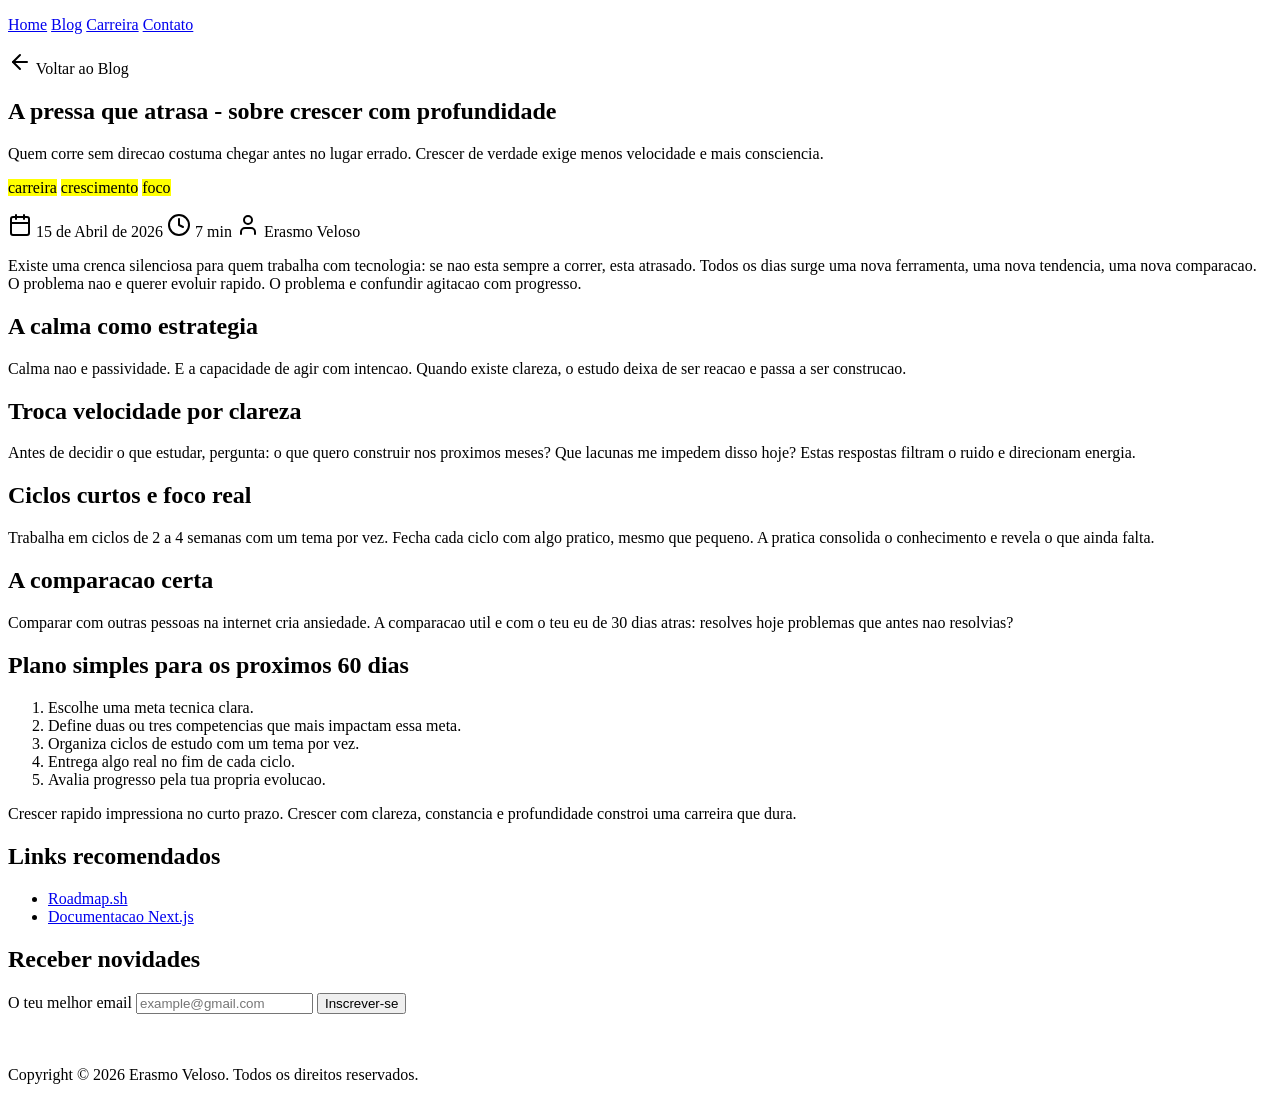
==== pages/blog-detalhe.html @ 01404ad7 "feat: Adicionando portifiolio" ====
<!doctype html>
<html lang="en">
  <head>
    <meta charset="UTF-8" />
    <meta name="viewport" content="width=device-width, initial-scale=1.0" />
    <title>Erasmo Veloso | Blog - A pressa que atrasa</title>
  </head>
  <body>
    <header>
      <p>
        <a href="../index.html">Home</a>
        <a href="blog.html">Blog</a>
        <a href="carreira.html">Carreira</a>
        <a href="contato.html">Contato</a>
      </p>
    </header>

    <main>
      <section>
        <span onclick="javascript:history.go(-1)" style="cursor: pointer;"><img src="../images/arrow-left.svg" alt=""> Voltar ao Blog</span>
        <h1>A pressa que atrasa - sobre crescer com profundidade</h1>
        <p>
          Quem corre sem direcao costuma chegar antes no lugar errado. Crescer
          de verdade exige menos velocidade e mais consciencia.
        </p>

        <p>
          <mark>carreira</mark>
          <mark>crescimento</mark>
          <mark>foco</mark>
        </p>

        <p>
          <span
            ><img src="../images/calendar.svg" alt="" /> 15 de Abril de
            2026</span
          >
          <span><img src="../images/clock.svg" alt="" /> 7 min</span>
          <span><img src="../images/user.svg" alt="" /> Erasmo Veloso</span>
        </p>
      </section>

      <section>
        <p>
          Existe uma crenca silenciosa para quem trabalha com tecnologia: se nao
          esta sempre a correr, esta atrasado. Todos os dias surge uma nova
          ferramenta, uma nova tendencia, uma nova comparacao. O problema nao e
          querer evoluir rapido. O problema e confundir agitacao com progresso.
        </p>

        <h2>A calma como estrategia</h2>
        <p>
          Calma nao e passividade. E a capacidade de agir com intencao. Quando
          existe clareza, o estudo deixa de ser reacao e passa a ser construcao.
        </p>

        <h2>Troca velocidade por clareza</h2>
        <p>
          Antes de decidir o que estudar, pergunta: o que quero construir nos
          proximos meses? Que lacunas me impedem disso hoje? Estas respostas
          filtram o ruido e direcionam energia.
        </p>

        <h2>Ciclos curtos e foco real</h2>
        <p>
          Trabalha em ciclos de 2 a 4 semanas com um tema por vez. Fecha cada
          ciclo com algo pratico, mesmo que pequeno. A pratica consolida o
          conhecimento e revela o que ainda falta.
        </p>

        <h2>A comparacao certa</h2>
        <p>
          Comparar com outras pessoas na internet cria ansiedade. A comparacao
          util e com o teu eu de 30 dias atras: resolves hoje problemas que
          antes nao resolvias?
        </p>

        <h2>Plano simples para os proximos 60 dias</h2>
        <ol>
          <li>Escolhe uma meta tecnica clara.</li>
          <li>Define duas ou tres competencias que mais impactam essa meta.</li>
          <li>Organiza ciclos de estudo com um tema por vez.</li>
          <li>Entrega algo real no fim de cada ciclo.</li>
          <li>Avalia progresso pela tua propria evolucao.</li>
        </ol>

        <p>
          Crescer rapido impressiona no curto prazo. Crescer com clareza,
          constancia e profundidade constroi uma carreira que dura.
        </p>
      </section>

      <section>
        <h2>Links recomendados</h2>
        <ul>
          <li>
            <a
              href="https://roadmap.sh"
              target="_blank"
              rel="noopener noreferrer"
              >Roadmap.sh</a
            >
          </li>
          <li>
            <a
              href="https://nextjs.org/docs"
              target="_blank"
              rel="noopener noreferrer"
              >Documentacao Next.js</a
            >
          </li>
        </ul>
      </section>

      <section>
        <h2>Receber novidades</h2>
        <form action="">
          <label for="email">O teu melhor email</label>
          <input
            type="email"
            id="email"
            name="email"
            placeholder="example@gmail.com"
            required
          />
          <input type="submit" value="Inscrever-se" />
        </form>
      </section>
    </main>

    <br />
    <br />
    <footer>
      <p>Copyright © 2026 Erasmo Veloso. Todos os direitos reservados.</p>
    </footer>
  </body>
</html>
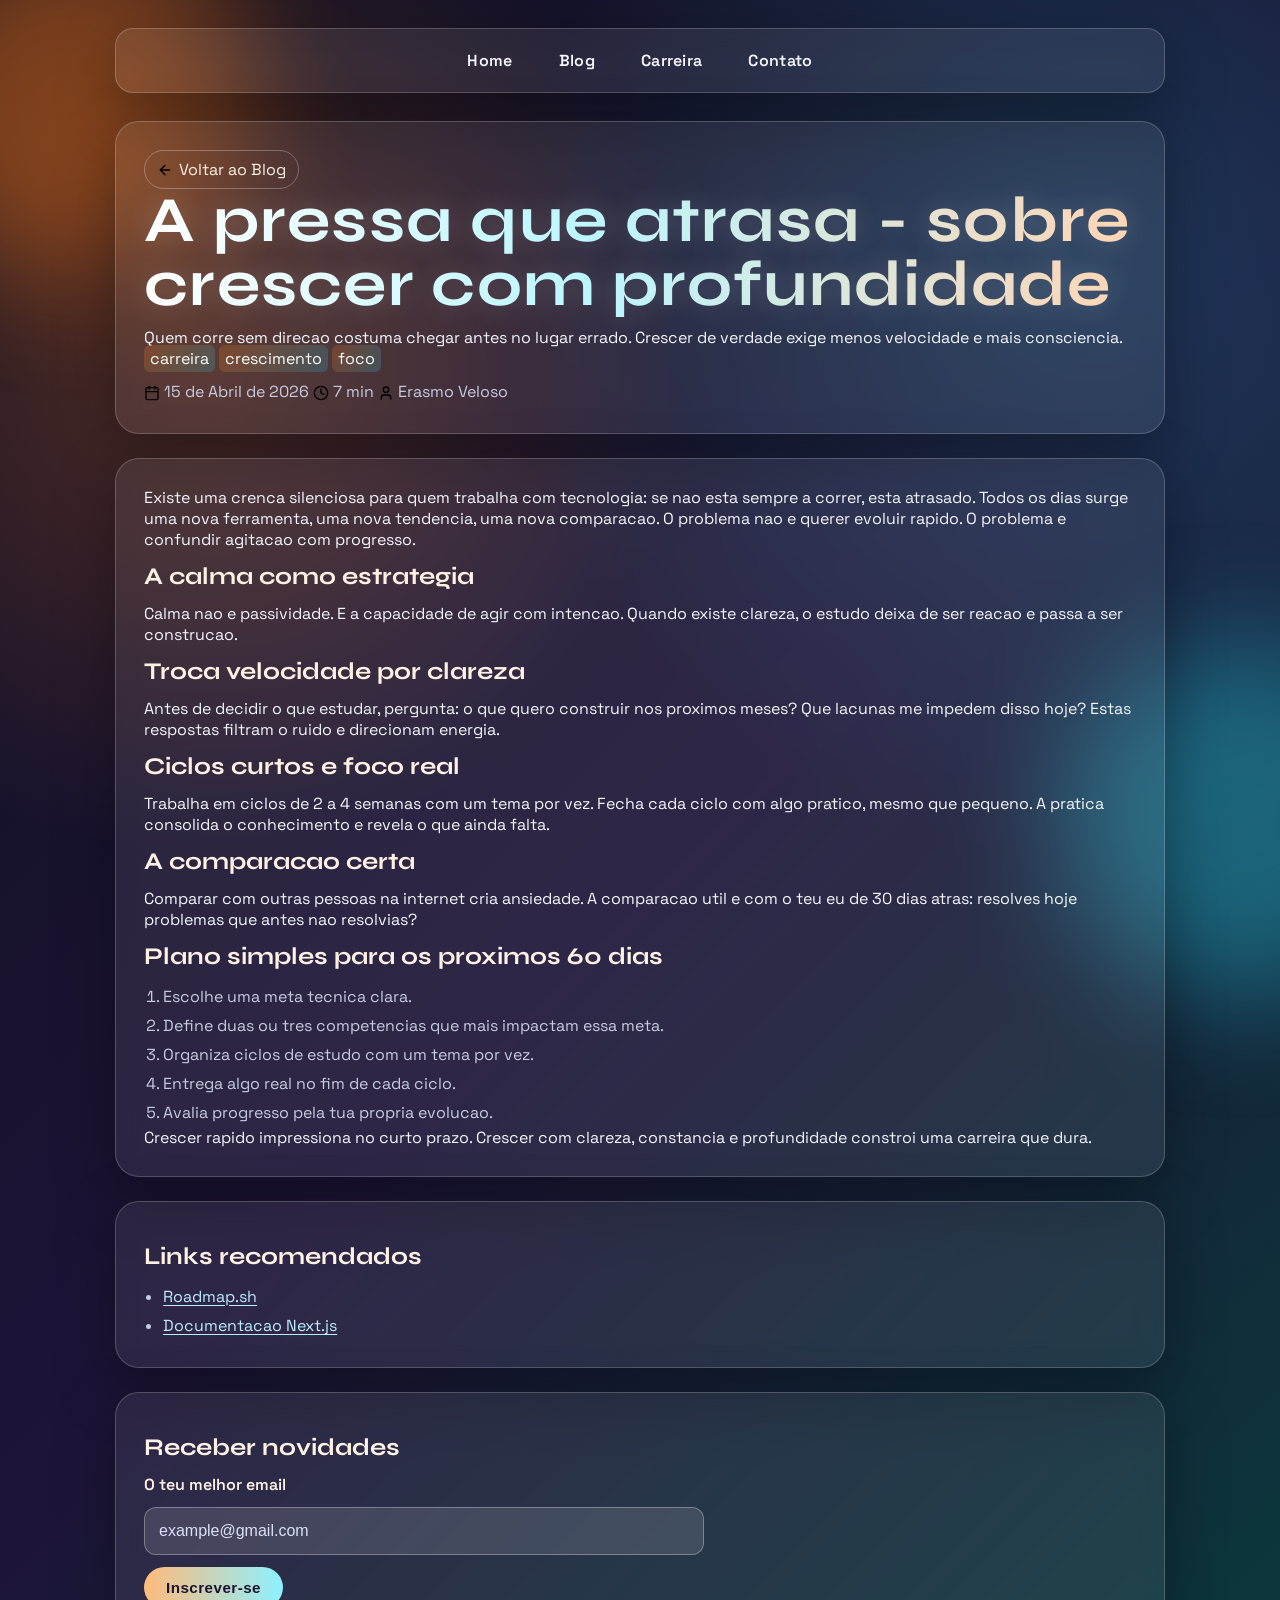
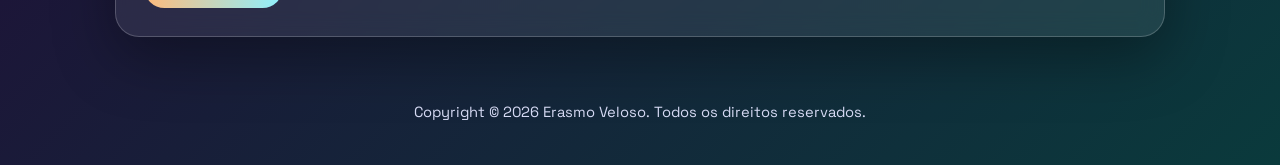
==== commit 626846a7: "Applying to all pages" ====
--- a/pages/blog-detalhe.html
+++ b/pages/blog-detalhe.html
@@ -4,6 +4,7 @@
     <meta charset="UTF-8" />
     <meta name="viewport" content="width=device-width, initial-scale=1.0" />
     <title>Erasmo Veloso | Blog - A pressa que atrasa</title>
+    <link rel="stylesheet" href="../styles.css" />
   </head>
   <body>
     <header>
@@ -17,7 +18,9 @@
 
     <main>
       <section>
-        <span onclick="javascript:history.go(-1)" style="cursor: pointer;"><img src="../images/arrow-left.svg" alt=""> Voltar ao Blog</span>
+        <span onclick="javascript: history.go(-1);" style="cursor: pointer"
+          ><img src="../images/arrow-left.svg" alt="" /> Voltar ao Blog</span
+        >
         <h1>A pressa que atrasa - sobre crescer com profundidade</h1>
         <p>
           Quem corre sem direcao costuma chegar antes no lugar errado. Crescer
--- a/styles.css
+++ b/styles.css
@@ -0,0 +1,453 @@
+@import url("https://fonts.googleapis.com/css2?family=Syne:wght@400;600;700;800&family=Space+Grotesk:wght@400;500;700&display=swap");
+
+:root {
+  --bg-1: #0f1020;
+  --bg-2: #1d1438;
+  --bg-3: #0a3a3c;
+  --text: #f5f7ff;
+  --muted: #c8cce2;
+  --accent: #ff7a18;
+  --accent-2: #24c6dc;
+  --card: rgba(255, 255, 255, 0.08);
+  --card-border: rgba(255, 255, 255, 0.2);
+  --shadow: 0 20px 60px rgba(0, 0, 0, 0.35);
+}
+
+* {
+  box-sizing: border-box;
+  margin: 0;
+  padding: 0;
+}
+
+body {
+  min-height: 100vh;
+  color: var(--text);
+  font-family: "Space Grotesk", "Segoe UI", sans-serif;
+  background:
+    radial-gradient(
+      circle at 15% 20%,
+      rgba(255, 122, 24, 0.25),
+      transparent 28%
+    ),
+    radial-gradient(
+      circle at 85% 15%,
+      rgba(36, 198, 220, 0.2),
+      transparent 32%
+    ),
+    linear-gradient(135deg, var(--bg-1) 0%, var(--bg-2) 50%, var(--bg-3) 100%);
+  padding: 28px;
+  overflow-x: hidden;
+  position: relative;
+}
+
+body::before,
+body::after {
+  content: "";
+  position: fixed;
+  width: 360px;
+  height: 360px;
+  border-radius: 50%;
+  filter: blur(60px);
+  z-index: -1;
+  opacity: 0.4;
+  animation: floatBlob 10s ease-in-out infinite;
+}
+
+body::before {
+  background: #ff7a18;
+  top: -80px;
+  left: -110px;
+}
+
+body::after {
+  background: #24c6dc;
+  right: -140px;
+  bottom: -100px;
+  animation-delay: -4s;
+}
+
+header,
+main,
+footer {
+  width: min(1050px, 100%);
+  margin: 0 auto;
+}
+
+header {
+  background: var(--card);
+  border: 1px solid var(--card-border);
+  border-radius: 18px;
+  backdrop-filter: blur(10px);
+  box-shadow: var(--shadow);
+  margin-bottom: 28px;
+  animation: slideDown 0.8s ease;
+}
+
+header p {
+  display: flex;
+  justify-content: center;
+  gap: 8px;
+  flex-wrap: wrap;
+  padding: 10px;
+}
+
+header a {
+  color: var(--text);
+  text-decoration: none;
+  padding: 10px 18px;
+  border-radius: 999px;
+  font-weight: 600;
+  letter-spacing: 0.02em;
+  transition: all 0.25s ease;
+  border: 1px solid transparent;
+}
+
+header a:hover {
+  border-color: rgba(255, 255, 255, 0.35);
+  background: rgba(255, 255, 255, 0.12);
+  transform: translateY(-2px);
+}
+
+main {
+  display: grid;
+  gap: 24px;
+}
+
+main > section {
+  background: var(--card);
+  border: 1px solid var(--card-border);
+  border-radius: 24px;
+  padding: 28px;
+  box-shadow: var(--shadow);
+  backdrop-filter: blur(12px);
+  animation: fadeUp 0.8s ease both;
+}
+
+main > section:nth-child(2) {
+  animation-delay: 0.2s;
+}
+
+main > section:nth-child(3) {
+  animation-delay: 0.4s;
+}
+
+section:first-of-type p:first-child {
+  color: var(--muted);
+  font-size: 1.05rem;
+  margin-bottom: 6px;
+}
+
+h1 {
+  font-family: "Syne", "Segoe UI", sans-serif;
+  font-size: clamp(2rem, 5vw, 4rem);
+  line-height: 1;
+  letter-spacing: 0.02em;
+  margin-bottom: 10px;
+  background: linear-gradient(90deg, #ffffff, #b8f6ff 45%, #ffd3b0);
+  -webkit-background-clip: text;
+  background-clip: text;
+  color: transparent;
+  text-shadow: 0 0 30px rgba(255, 255, 255, 0.2);
+}
+
+i {
+  display: inline-block;
+  color: #ffe8d3;
+  font-size: 1.15rem;
+  margin-bottom: 14px;
+  position: relative;
+}
+
+i::after {
+  content: "";
+  position: absolute;
+  left: 0;
+  bottom: -8px;
+  width: 100%;
+  height: 2px;
+  background: linear-gradient(90deg, var(--accent), transparent);
+}
+
+section:first-of-type p:last-child {
+  color: var(--muted);
+  max-width: 62ch;
+  line-height: 1.6;
+  margin-top: 10px;
+}
+
+fieldset {
+  border: 1px solid rgba(255, 255, 255, 0.28);
+  border-radius: 18px;
+  padding: 20px;
+  background: linear-gradient(
+    145deg,
+    rgba(255, 255, 255, 0.08),
+    rgba(255, 255, 255, 0.03)
+  );
+}
+
+legend {
+  font-family: "Syne", "Segoe UI", sans-serif;
+  font-weight: 700;
+  letter-spacing: 0.04em;
+  padding: 0 10px;
+  color: #fff2e4;
+}
+
+pre {
+  white-space: pre-wrap;
+  word-break: break-word;
+  line-height: 1.7;
+  font-size: 1rem;
+  color: #eaf7ff;
+}
+
+mark {
+  background: linear-gradient(
+    120deg,
+    rgba(255, 122, 24, 0.22),
+    rgba(36, 198, 220, 0.22)
+  );
+  color: #ffffff;
+  padding: 3px 6px;
+  border-radius: 6px;
+}
+
+form {
+  display: grid;
+  gap: 12px;
+  max-width: 560px;
+}
+
+h3 {
+  font-family: "Syne", "Segoe UI", sans-serif;
+  font-size: clamp(1.2rem, 2.2vw, 1.6rem);
+  color: #fff2e4;
+  margin-bottom: 2px;
+}
+
+input[type="email"] {
+  width: 100%;
+  border: 1px solid rgba(255, 255, 255, 0.3);
+  background: rgba(255, 255, 255, 0.12);
+  color: var(--text);
+  border-radius: 12px;
+  padding: 14px;
+  font-size: 1rem;
+  outline: none;
+  transition:
+    border-color 0.25s ease,
+    box-shadow 0.25s ease,
+    transform 0.25s ease;
+}
+
+input[type="email"]::placeholder {
+  color: #dbe0fb;
+}
+
+input[type="text"],
+textarea {
+  width: 100%;
+  border: 1px solid rgba(255, 255, 255, 0.3);
+  background: rgba(255, 255, 255, 0.12);
+  color: var(--text);
+  border-radius: 12px;
+  padding: 14px;
+  font-size: 1rem;
+  outline: none;
+  transition:
+    border-color 0.25s ease,
+    box-shadow 0.25s ease,
+    transform 0.25s ease;
+}
+
+input[type="text"]::placeholder,
+textarea::placeholder {
+  color: #dbe0fb;
+}
+
+input[type="email"]:focus {
+  border-color: #ffd3b0;
+  box-shadow: 0 0 0 4px rgba(255, 122, 24, 0.2);
+  transform: translateY(-1px);
+}
+
+input[type="text"]:focus,
+textarea:focus {
+  border-color: #ffd3b0;
+  box-shadow: 0 0 0 4px rgba(255, 122, 24, 0.2);
+  transform: translateY(-1px);
+}
+
+textarea {
+  resize: vertical;
+  min-height: 130px;
+}
+
+input[type="submit"] {
+  width: fit-content;
+  border: none;
+  border-radius: 999px;
+  padding: 12px 22px;
+  font-weight: 700;
+  font-size: 0.95rem;
+  letter-spacing: 0.03em;
+  cursor: pointer;
+  color: #1b132f;
+  background: linear-gradient(90deg, #ffba7b, #8df1ff);
+  transition:
+    transform 0.2s ease,
+    filter 0.2s ease;
+}
+
+input[type="submit"]:hover {
+  transform: translateY(-2px) scale(1.03);
+  filter: brightness(1.05);
+}
+
+footer {
+  margin-top: 24px;
+  text-align: center;
+  color: #d8dcf6;
+  font-size: 0.92rem;
+  padding-bottom: 16px;
+  animation: fadeIn 1.2s ease;
+}
+
+a {
+  color: #bfeeff;
+  text-underline-offset: 3px;
+}
+
+a:hover {
+  color: #ffffff;
+}
+
+h2,
+h4 {
+  font-family: "Syne", "Segoe UI", sans-serif;
+  color: #fff2e4;
+  margin: 12px 0;
+}
+
+h2 {
+  font-size: clamp(1.15rem, 2vw, 1.5rem);
+}
+
+h4 {
+  font-size: 1.05rem;
+}
+
+ul,
+ol {
+  margin-left: 1.2rem;
+  line-height: 1.7;
+  color: var(--muted);
+}
+
+li + li {
+  margin-top: 2px;
+}
+
+label {
+  color: #fff2e4;
+  font-weight: 600;
+}
+
+article + article,
+fieldset + fieldset {
+  margin-top: 14px;
+}
+
+.post-meta {
+  display: flex;
+  flex-wrap: wrap;
+  gap: 10px 16px;
+  margin-bottom: 12px;
+  color: #dbe0fb;
+  font-size: 0.95rem;
+}
+
+.post-meta span,
+section > span[onclick] {
+  display: inline-flex;
+  align-items: center;
+  gap: 6px;
+}
+
+.post-meta img,
+section > span[onclick] img,
+section img {
+  width: 16px;
+  height: 16px;
+  vertical-align: middle;
+}
+
+section > span[onclick] {
+  width: fit-content;
+  border: 1px solid rgba(255, 255, 255, 0.28);
+  border-radius: 999px;
+  padding: 8px 12px;
+  color: #fff2e4;
+  transition: all 0.2s ease;
+}
+
+section > span[onclick]:hover {
+  background: rgba(255, 255, 255, 0.12);
+  transform: translateY(-1px);
+}
+
+@keyframes fadeUp {
+  from {
+    opacity: 0;
+    transform: translateY(24px);
+  }
+  to {
+    opacity: 1;
+    transform: translateY(0);
+  }
+}
+
+@keyframes slideDown {
+  from {
+    opacity: 0;
+    transform: translateY(-18px);
+  }
+  to {
+    opacity: 1;
+    transform: translateY(0);
+  }
+}
+
+@keyframes fadeIn {
+  from {
+    opacity: 0;
+  }
+  to {
+    opacity: 1;
+  }
+}
+
+@keyframes floatBlob {
+  0%,
+  100% {
+    transform: translate(0, 0) scale(1);
+  }
+  50% {
+    transform: translate(20px, -16px) scale(1.08);
+  }
+}
+
+@media (max-width: 768px) {
+  body {
+    padding: 16px;
+  }
+
+  main > section {
+    padding: 22px;
+  }
+
+  input[type="submit"] {
+    width: 100%;
+  }
+}
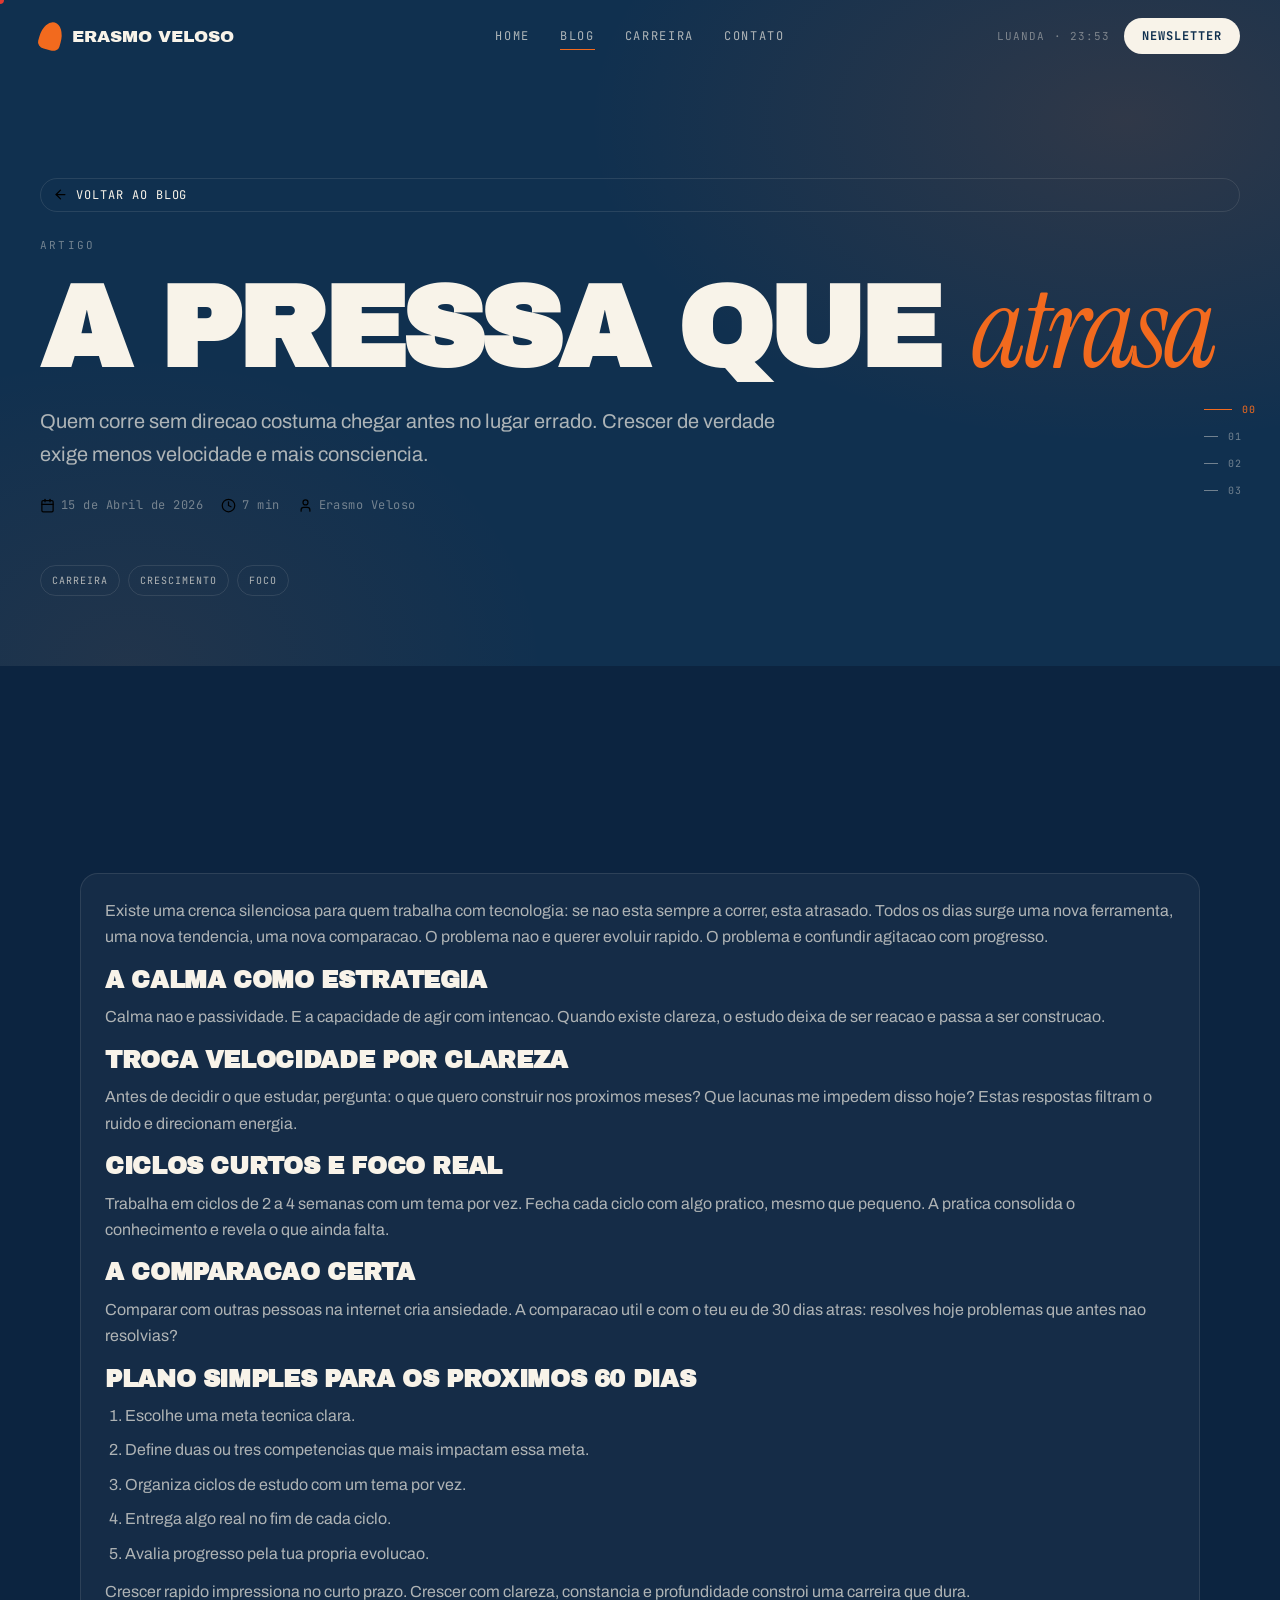
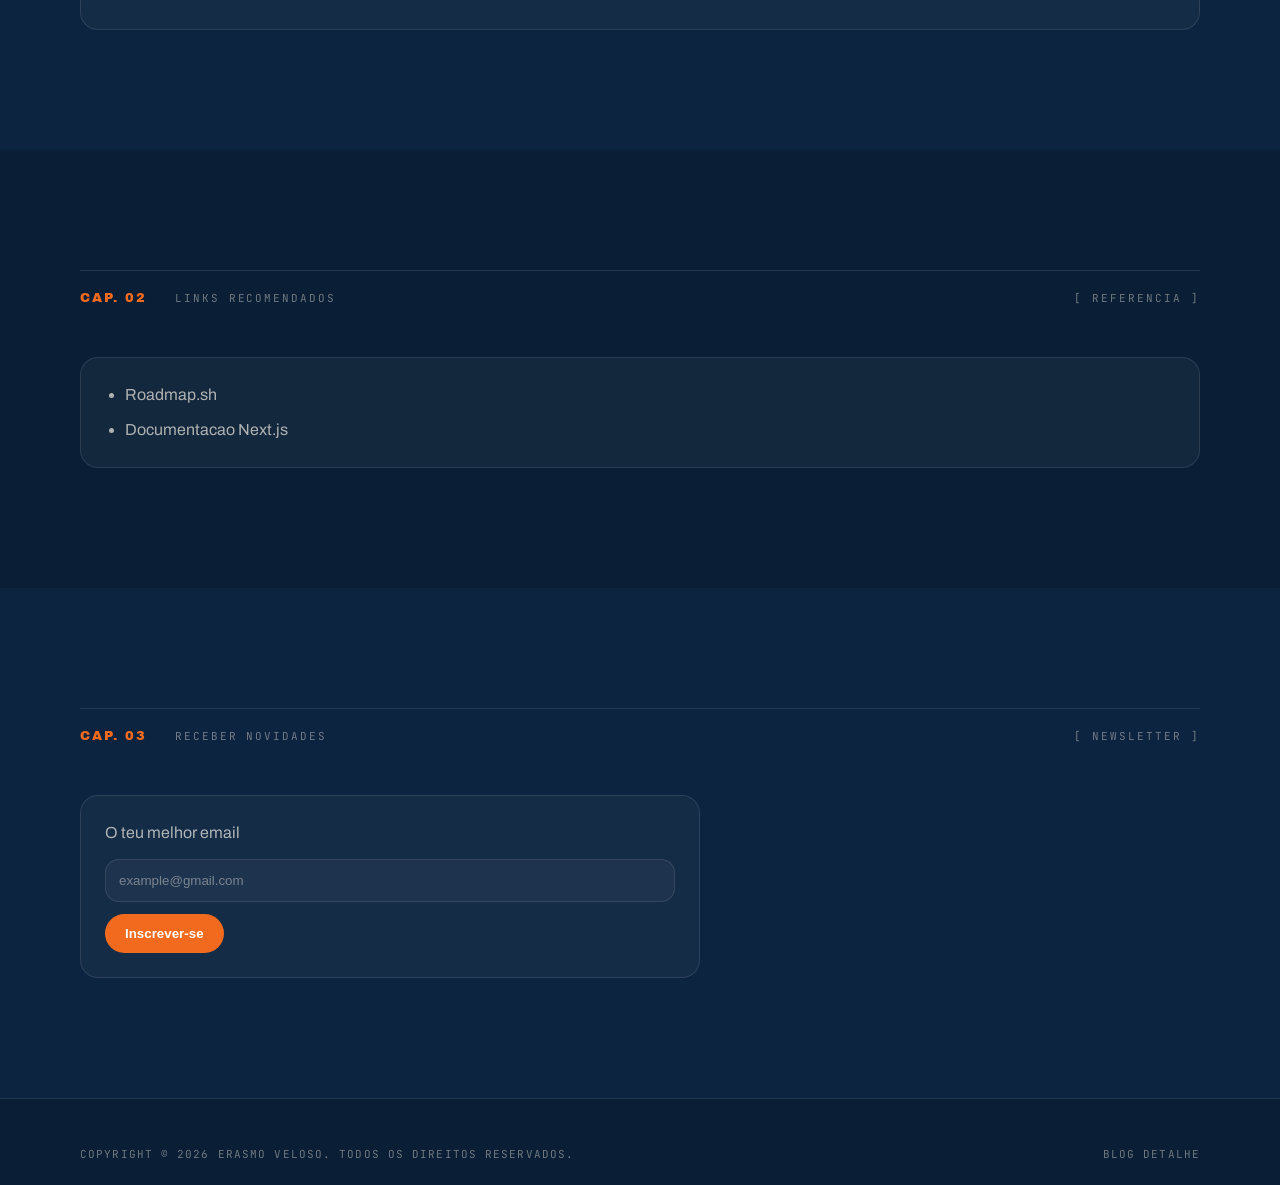
==== commit ef563b5f: "Versão com JS" ====
--- a/pages/blog-detalhe.html
+++ b/pages/blog-detalhe.html
@@ -1,140 +1,158 @@
 <!doctype html>
-<html lang="en">
+<html lang="pt">
   <head>
     <meta charset="UTF-8" />
     <meta name="viewport" content="width=device-width, initial-scale=1.0" />
     <title>Erasmo Veloso | Blog - A pressa que atrasa</title>
-    <link rel="stylesheet" href="../styles.css" />
+    <link rel="preconnect" href="https://fonts.googleapis.com" />
+    <link rel="preconnect" href="https://fonts.gstatic.com" crossorigin />
+    <link
+      href="https://fonts.googleapis.com/css2?family=Archivo+Black&family=Archivo:wght@300;400;500;600;700;800;900&family=Instrument+Serif:ital@0;1&family=JetBrains+Mono:wght@400;500;600&display=swap"
+      rel="stylesheet"
+    />
+    <link rel="stylesheet" href="layout.css" />
   </head>
   <body>
-    <header>
-      <p>
+    <div class="cursor" id="cursor"></div>
+    <div class="progress-wrap"><div class="progress" id="progress"></div></div>
+
+    <nav class="top" id="nav">
+      <a href="../index.html" class="brand"><span class="brand-mark"></span>Erasmo Veloso</a>
+      <div class="links">
         <a href="../index.html">Home</a>
-        <a href="blog.html">Blog</a>
+        <a href="blog.html" class="active">Blog</a>
         <a href="carreira.html">Carreira</a>
         <a href="contato.html">Contato</a>
-      </p>
-    </header>
+      </div>
+      <div class="end">
+        <span class="time" id="clock">LUANDA · --:--</span>
+        <a href="#news" class="cta-small">Newsletter</a>
+      </div>
+    </nav>
 
-    <main>
-      <section>
-        <span onclick="javascript: history.go(-1);" style="cursor: pointer"
-          ><img src="../images/arrow-left.svg" alt="" /> Voltar ao Blog</span
-        >
-        <h1>A pressa que atrasa - sobre crescer com profundidade</h1>
-        <p>
-          Quem corre sem direcao costuma chegar antes no lugar errado. Crescer
-          de verdade exige menos velocidade e mais consciencia.
+    <div class="side-index">
+      <a href="#hero" data-for="hero"><span class="tick"></span>00</a>
+      <a href="#artigo" data-for="artigo"><span class="tick"></span>01</a>
+      <a href="#links" data-for="links"><span class="tick"></span>02</a>
+      <a href="#news" data-for="news"><span class="tick"></span>03</a>
+    </div>
+
+    <section class="hero-page" id="hero">
+      <div class="hero-grid rev">
+        <a class="back-link" href="blog.html"><img src="../images/arrow-left.svg" alt="" /> Voltar ao Blog</a>
+        <span class="eyebrow">Artigo</span>
+        <h1>A pressa que <span class="ser">atrasa</span></h1>
+        <p class="lead">
+          Quem corre sem direcao costuma chegar antes no lugar errado. Crescer de
+          verdade exige menos velocidade e mais consciencia.
         </p>
-
-        <p>
-          <mark>carreira</mark>
-          <mark>crescimento</mark>
-          <mark>foco</mark>
-        </p>
-
-        <p>
-          <span
-            ><img src="../images/calendar.svg" alt="" /> 15 de Abril de
-            2026</span
-          >
+        <div class="meta-row">
+          <span><img src="../images/calendar.svg" alt="" /> 15 de Abril de 2026</span>
           <span><img src="../images/clock.svg" alt="" /> 7 min</span>
           <span><img src="../images/user.svg" alt="" /> Erasmo Veloso</span>
-        </p>
-      </section>
+        </div>
+        <div class="tag-list">
+          <span class="tag">carreira</span>
+          <span class="tag">crescimento</span>
+          <span class="tag">foco</span>
+        </div>
+      </div>
+    </section>
 
-      <section>
-        <p>
-          Existe uma crenca silenciosa para quem trabalha com tecnologia: se nao
-          esta sempre a correr, esta atrasado. Todos os dias surge uma nova
-          ferramenta, uma nova tendencia, uma nova comparacao. O problema nao e
-          querer evoluir rapido. O problema e confundir agitacao com progresso.
-        </p>
+    <section class="page-section" id="artigo">
+      <div class="wrap">
+        <div class="chapter-head rev">
+          <span class="num">CAP. 01</span>
+          <span class="label">Conteudo</span>
+          <span class="meta">[ leitura ]</span>
+        </div>
+        <article class="card rev">
+          <p>
+            Existe uma crenca silenciosa para quem trabalha com tecnologia: se nao esta
+            sempre a correr, esta atrasado. Todos os dias surge uma nova ferramenta,
+            uma nova tendencia, uma nova comparacao. O problema nao e querer evoluir
+            rapido. O problema e confundir agitacao com progresso.
+          </p>
+          <h2 style="margin-top:18px">A calma como estrategia</h2>
+          <p>
+            Calma nao e passividade. E a capacidade de agir com intencao. Quando existe
+            clareza, o estudo deixa de ser reacao e passa a ser construcao.
+          </p>
+          <h2 style="margin-top:18px">Troca velocidade por clareza</h2>
+          <p>
+            Antes de decidir o que estudar, pergunta: o que quero construir nos proximos
+            meses? Que lacunas me impedem disso hoje? Estas respostas filtram o ruido e
+            direcionam energia.
+          </p>
+          <h2 style="margin-top:18px">Ciclos curtos e foco real</h2>
+          <p>
+            Trabalha em ciclos de 2 a 4 semanas com um tema por vez. Fecha cada ciclo com
+            algo pratico, mesmo que pequeno. A pratica consolida o conhecimento e revela
+            o que ainda falta.
+          </p>
+          <h2 style="margin-top:18px">A comparacao certa</h2>
+          <p>
+            Comparar com outras pessoas na internet cria ansiedade. A comparacao util e
+            com o teu eu de 30 dias atras: resolves hoje problemas que antes nao resolvias?
+          </p>
+          <h2 style="margin-top:18px">Plano simples para os proximos 60 dias</h2>
+          <ol>
+            <li>Escolhe uma meta tecnica clara.</li>
+            <li>Define duas ou tres competencias que mais impactam essa meta.</li>
+            <li>Organiza ciclos de estudo com um tema por vez.</li>
+            <li>Entrega algo real no fim de cada ciclo.</li>
+            <li>Avalia progresso pela tua propria evolucao.</li>
+          </ol>
+          <p style="margin-top:12px">
+            Crescer rapido impressiona no curto prazo. Crescer com clareza, constancia e
+            profundidade constroi uma carreira que dura.
+          </p>
+        </article>
+      </div>
+    </section>
 
-        <h2>A calma como estrategia</h2>
-        <p>
-          Calma nao e passividade. E a capacidade de agir com intencao. Quando
-          existe clareza, o estudo deixa de ser reacao e passa a ser construcao.
-        </p>
+    <section class="page-section alt" id="links">
+      <div class="wrap">
+        <div class="chapter-head rev">
+          <span class="num">CAP. 02</span>
+          <span class="label">Links recomendados</span>
+          <span class="meta">[ referencia ]</span>
+        </div>
+        <div class="card rev">
+          <ul>
+            <li><a href="https://roadmap.sh" target="_blank" rel="noopener noreferrer">Roadmap.sh</a></li>
+            <li><a href="https://nextjs.org/docs" target="_blank" rel="noopener noreferrer">Documentacao Next.js</a></li>
+          </ul>
+        </div>
+      </div>
+    </section>
 
-        <h2>Troca velocidade por clareza</h2>
-        <p>
-          Antes de decidir o que estudar, pergunta: o que quero construir nos
-          proximos meses? Que lacunas me impedem disso hoje? Estas respostas
-          filtram o ruido e direcionam energia.
-        </p>
+    <section class="page-section" id="news">
+      <div class="wrap">
+        <div class="chapter-head rev">
+          <span class="num">CAP. 03</span>
+          <span class="label">Receber novidades</span>
+          <span class="meta">[ newsletter ]</span>
+        </div>
+        <div class="card rev" style="max-width:620px">
+          <form action="">
+            <label for="email">O teu melhor email</label>
+            <input type="email" id="email" name="email" placeholder="example@gmail.com" required />
+            <input type="submit" value="Inscrever-se" />
+          </form>
+        </div>
+      </div>
+    </section>
 
-        <h2>Ciclos curtos e foco real</h2>
-        <p>
-          Trabalha em ciclos de 2 a 4 semanas com um tema por vez. Fecha cada
-          ciclo com algo pratico, mesmo que pequeno. A pratica consolida o
-          conhecimento e revela o que ainda falta.
-        </p>
+    <footer class="footer">
+      <div class="wrap">
+        <div class="footer-note">
+          <span>Copyright © 2026 Erasmo Veloso. Todos os direitos reservados.</span>
+          <span>Blog detalhe</span>
+        </div>
+      </div>
+    </footer>
 
-        <h2>A comparacao certa</h2>
-        <p>
-          Comparar com outras pessoas na internet cria ansiedade. A comparacao
-          util e com o teu eu de 30 dias atras: resolves hoje problemas que
-          antes nao resolvias?
-        </p>
-
-        <h2>Plano simples para os proximos 60 dias</h2>
-        <ol>
-          <li>Escolhe uma meta tecnica clara.</li>
-          <li>Define duas ou tres competencias que mais impactam essa meta.</li>
-          <li>Organiza ciclos de estudo com um tema por vez.</li>
-          <li>Entrega algo real no fim de cada ciclo.</li>
-          <li>Avalia progresso pela tua propria evolucao.</li>
-        </ol>
-
-        <p>
-          Crescer rapido impressiona no curto prazo. Crescer com clareza,
-          constancia e profundidade constroi uma carreira que dura.
-        </p>
-      </section>
-
-      <section>
-        <h2>Links recomendados</h2>
-        <ul>
-          <li>
-            <a
-              href="https://roadmap.sh"
-              target="_blank"
-              rel="noopener noreferrer"
-              >Roadmap.sh</a
-            >
-          </li>
-          <li>
-            <a
-              href="https://nextjs.org/docs"
-              target="_blank"
-              rel="noopener noreferrer"
-              >Documentacao Next.js</a
-            >
-          </li>
-        </ul>
-      </section>
-
-      <section>
-        <h2>Receber novidades</h2>
-        <form action="">
-          <label for="email">O teu melhor email</label>
-          <input
-            type="email"
-            id="email"
-            name="email"
-            placeholder="example@gmail.com"
-            required
-          />
-          <input type="submit" value="Inscrever-se" />
-        </form>
-      </section>
-    </main>
-
-    <br />
-    <br />
-    <footer>
-      <p>Copyright © 2026 Erasmo Veloso. Todos os direitos reservados.</p>
-    </footer>
+    <script src="layout.js"></script>
   </body>
 </html>
--- a/pages/layout.css
+++ b/pages/layout.css
@@ -0,0 +1,600 @@
+:root {
+  --navy-0: #0c2440;
+  --navy: #10304f;
+  --navy-2: #0a1f36;
+  --navy-3: #183a5d;
+  --orange: #f26a1e;
+  --orange-2: #ff7a2b;
+  --orange-glow: rgba(242, 106, 30, 0.35);
+  --ink: #f8f3e9;
+  --ink-dim: rgba(248, 243, 233, 0.68);
+  --ink-muted: rgba(248, 243, 233, 0.42);
+  --rule: rgba(248, 243, 233, 0.1);
+  --rule-soft: rgba(248, 243, 233, 0.06);
+  --ease: cubic-bezier(0.2, 0.8, 0.2, 1);
+  --ease-out: cubic-bezier(0.16, 1, 0.3, 1);
+}
+
+* {
+  box-sizing: border-box;
+  margin: 0;
+  padding: 0;
+}
+
+html {
+  scroll-behavior: smooth;
+}
+
+body {
+  background: var(--navy);
+  color: var(--ink);
+  font-family: "Archivo", system-ui, sans-serif;
+  overflow-x: hidden;
+}
+
+a {
+  color: inherit;
+  text-decoration: none;
+}
+
+.wrap {
+  max-width: 1280px;
+  margin: 0 auto;
+  padding: 0 40px;
+}
+
+.cursor {
+  position: fixed;
+  top: 0;
+  left: 0;
+  width: 8px;
+  height: 8px;
+  border-radius: 50%;
+  background: var(--orange);
+  pointer-events: none;
+  z-index: 9999;
+  mix-blend-mode: difference;
+  transform: translate(-50%, -50%);
+  transition: width 0.25s var(--ease-out), height 0.25s var(--ease-out);
+}
+
+.cursor.big {
+  width: 44px;
+  height: 44px;
+}
+
+@media (hover: none), (max-width: 900px) {
+  .cursor {
+    display: none;
+  }
+}
+
+.progress-wrap {
+  position: fixed;
+  top: 0;
+  left: 0;
+  right: 0;
+  height: 2px;
+  z-index: 60;
+}
+
+.progress {
+  height: 100%;
+  background: var(--orange);
+  transform-origin: left;
+  transform: scaleX(0);
+}
+
+nav.top {
+  position: fixed;
+  top: 0;
+  left: 0;
+  right: 0;
+  z-index: 50;
+  display: grid;
+  grid-template-columns: 1fr auto 1fr;
+  align-items: center;
+  padding: 18px 40px;
+  transition: background 0.4s var(--ease), backdrop-filter 0.4s;
+}
+
+nav.top.scrolled {
+  background: rgba(10, 31, 54, 0.72);
+  backdrop-filter: blur(16px) saturate(160%);
+}
+
+.brand {
+  display: inline-flex;
+  align-items: center;
+  gap: 10px;
+  font-family: "Archivo Black", sans-serif;
+  font-size: 17px;
+  text-transform: uppercase;
+}
+
+.brand-mark {
+  width: 22px;
+  height: 28px;
+  background: var(--orange);
+  border-radius: 60% 60% 40% 40% / 75% 75% 25% 25%;
+  transform: rotate(16deg);
+  transition: transform 0.3s var(--ease);
+}
+
+.brand:hover .brand-mark {
+  transform: rotate(28deg);
+}
+
+nav .links {
+  display: flex;
+  gap: 30px;
+  justify-content: center;
+  font-size: 12px;
+  font-family: "JetBrains Mono", monospace;
+  letter-spacing: 0.14em;
+  text-transform: uppercase;
+  color: var(--ink-dim);
+}
+
+nav .links a {
+  position: relative;
+  padding: 6px 0;
+}
+
+nav .links a::after {
+  content: "";
+  position: absolute;
+  left: 0;
+  right: 0;
+  bottom: 0;
+  height: 1px;
+  background: var(--orange);
+  transform: scaleX(0);
+  transform-origin: right;
+  transition: transform 0.35s var(--ease);
+}
+
+nav .links a:hover::after,
+nav .links a.active::after {
+  transform: scaleX(1);
+  transform-origin: left;
+}
+
+nav .end {
+  justify-self: end;
+  display: flex;
+  align-items: center;
+  gap: 14px;
+}
+
+.time {
+  font-family: "JetBrains Mono", monospace;
+  font-size: 11px;
+  letter-spacing: 0.1em;
+  color: var(--ink-muted);
+}
+
+.cta-small {
+  padding: 10px 18px;
+  border-radius: 999px;
+  background: var(--ink);
+  color: var(--navy);
+  font-weight: 700;
+  font-size: 12px;
+  font-family: "JetBrains Mono", monospace;
+  letter-spacing: 0.08em;
+  text-transform: uppercase;
+  transition: all 0.25s var(--ease);
+}
+
+.cta-small:hover {
+  background: var(--orange);
+  color: #fff;
+  transform: translateY(-1px);
+}
+
+@media (max-width: 900px) {
+  nav .links,
+  .time {
+    display: none;
+  }
+
+  nav.top {
+    grid-template-columns: 1fr auto;
+    padding: 14px 20px;
+  }
+}
+
+.side-index {
+  position: fixed;
+  right: 24px;
+  top: 50%;
+  transform: translateY(-50%);
+  z-index: 40;
+  display: flex;
+  flex-direction: column;
+  gap: 14px;
+  font-family: "JetBrains Mono", monospace;
+  font-size: 10px;
+  letter-spacing: 0.1em;
+  color: var(--ink-muted);
+}
+
+.side-index a {
+  display: flex;
+  align-items: center;
+  gap: 10px;
+}
+
+.side-index a .tick {
+  width: 14px;
+  height: 1px;
+  background: currentColor;
+  transition: width 0.3s var(--ease);
+}
+
+.side-index a.active {
+  color: var(--orange);
+}
+
+.side-index a.active .tick {
+  width: 28px;
+}
+
+@media (max-width: 980px) {
+  .side-index {
+    display: none;
+  }
+}
+
+.hero-page {
+  min-height: 74vh;
+  display: flex;
+  align-items: flex-end;
+  padding: 120px 40px 70px;
+  position: relative;
+}
+
+.hero-page::before {
+  content: "";
+  position: absolute;
+  inset: 0;
+  background: radial-gradient(900px 540px at 88% 18%, rgba(242, 106, 30, 0.14), transparent 60%),
+    radial-gradient(700px 520px at 10% 100%, rgba(242, 106, 30, 0.08), transparent 60%);
+  pointer-events: none;
+}
+
+.hero-grid {
+  width: 100%;
+  max-width: 1280px;
+  margin: 0 auto;
+  position: relative;
+  z-index: 2;
+  display: grid;
+  gap: 26px;
+}
+
+.eyebrow {
+  font-family: "JetBrains Mono", monospace;
+  font-size: 11px;
+  letter-spacing: 0.2em;
+  text-transform: uppercase;
+  color: var(--ink-muted);
+}
+
+.hero-page h1 {
+  font-family: "Archivo Black", sans-serif;
+  text-transform: uppercase;
+  line-height: 0.88;
+  letter-spacing: -0.04em;
+  font-size: clamp(56px, 9vw, 128px);
+}
+
+.hero-page h1 .ser {
+  font-family: "Instrument Serif", serif;
+  font-style: italic;
+  font-weight: 400;
+  text-transform: none;
+  color: var(--orange);
+}
+
+.hero-page .lead {
+  max-width: 760px;
+  font-size: 20px;
+  line-height: 1.65;
+  color: var(--ink-dim);
+}
+
+.btn {
+  display: inline-flex;
+  align-items: center;
+  gap: 12px;
+  padding: 14px 24px;
+  border-radius: 999px;
+  font-size: 14px;
+  font-weight: 700;
+  transition: all 0.3s var(--ease);
+}
+
+.btn-primary {
+  background: var(--orange);
+  color: #fff;
+  box-shadow: 0 18px 34px -10px var(--orange-glow);
+}
+
+.btn-primary:hover {
+  transform: translateY(-2px);
+  background: var(--orange-2);
+}
+
+.btn-ghost {
+  border: 1px solid var(--rule);
+  color: var(--ink);
+}
+
+.btn-ghost:hover {
+  border-color: var(--ink);
+  background: rgba(255, 255, 255, 0.04);
+}
+
+.page-section {
+  padding: 120px 40px;
+  background: var(--navy-0);
+}
+
+.page-section.alt {
+  background: var(--navy-2);
+}
+
+.chapter-head {
+  display: grid;
+  grid-template-columns: auto 1fr auto;
+  gap: 28px;
+  align-items: baseline;
+  border-top: 1px solid var(--rule);
+  padding-top: 20px;
+  margin-bottom: 52px;
+}
+
+.chapter-head .num {
+  font-family: "Archivo Black", sans-serif;
+  font-size: 13px;
+  letter-spacing: 0.15em;
+  color: var(--orange);
+}
+
+.chapter-head .label,
+.chapter-head .meta {
+  font-family: "JetBrains Mono", monospace;
+  font-size: 11px;
+  text-transform: uppercase;
+  letter-spacing: 0.18em;
+  color: var(--ink-muted);
+}
+
+.grid-2 {
+  display: grid;
+  grid-template-columns: 1fr 1fr;
+  gap: 28px;
+}
+
+.stack {
+  display: grid;
+  gap: 16px;
+}
+
+.card {
+  background: rgba(255, 255, 255, 0.04);
+  border: 1px solid var(--rule);
+  border-radius: 18px;
+  padding: 24px;
+  transition: transform 0.35s var(--ease), background 0.35s var(--ease), border-color 0.35s var(--ease);
+}
+
+.card:hover {
+  transform: translateY(-4px);
+  background: rgba(255, 255, 255, 0.06);
+  border-color: rgba(242, 106, 30, 0.35);
+}
+
+.card h2,
+.card h3,
+.card h4 {
+  font-family: "Archivo Black", sans-serif;
+  text-transform: uppercase;
+  line-height: 0.98;
+  letter-spacing: -0.015em;
+  margin-bottom: 12px;
+}
+
+.card p,
+.card li,
+.card label {
+  color: var(--ink-dim);
+  line-height: 1.65;
+}
+
+.tag-list {
+  display: flex;
+  flex-wrap: wrap;
+  gap: 8px;
+  margin-top: 14px;
+}
+
+.tag {
+  border: 1px solid var(--rule);
+  border-radius: 999px;
+  padding: 8px 11px;
+  font-size: 10px;
+  letter-spacing: 0.1em;
+  text-transform: uppercase;
+  font-family: "JetBrains Mono", monospace;
+  color: var(--ink-dim);
+}
+
+.meta-row {
+  display: flex;
+  flex-wrap: wrap;
+  gap: 12px 18px;
+  font-size: 12px;
+  color: var(--ink-muted);
+  font-family: "JetBrains Mono", monospace;
+  letter-spacing: 0.04em;
+  margin-bottom: 12px;
+}
+
+.meta-row span {
+  display: inline-flex;
+  align-items: center;
+  gap: 6px;
+}
+
+.meta-row img,
+.read-more img,
+.back-link img {
+  width: 15px;
+  height: 15px;
+}
+
+.read-more,
+.back-link {
+  display: inline-flex;
+  align-items: center;
+  gap: 8px;
+  margin-top: 14px;
+  border: 1px solid var(--rule);
+  border-radius: 999px;
+  padding: 8px 12px;
+  font-size: 12px;
+  font-family: "JetBrains Mono", monospace;
+  letter-spacing: 0.08em;
+  text-transform: uppercase;
+  color: var(--ink);
+  transition: all 0.25s var(--ease);
+}
+
+.read-more:hover,
+.back-link:hover {
+  background: rgba(255, 255, 255, 0.08);
+  border-color: rgba(242, 106, 30, 0.45);
+}
+
+ul,
+ol {
+  margin-left: 20px;
+  display: grid;
+  gap: 8px;
+}
+
+mark {
+  background: rgba(242, 106, 30, 0.15);
+  border: 1px solid rgba(242, 106, 30, 0.3);
+  border-radius: 7px;
+  color: #ffe6d2;
+  padding: 3px 6px;
+}
+
+form {
+  display: grid;
+  gap: 12px;
+}
+
+input[type="text"],
+input[type="email"],
+textarea {
+  width: 100%;
+  border: 1px solid var(--rule);
+  background: rgba(255, 255, 255, 0.04);
+  color: var(--ink);
+  border-radius: 14px;
+  padding: 13px;
+  outline: none;
+}
+
+input[type="text"]::placeholder,
+input[type="email"]::placeholder,
+textarea::placeholder {
+  color: var(--ink-muted);
+}
+
+input[type="text"]:focus,
+input[type="email"]:focus,
+textarea:focus {
+  border-color: var(--orange);
+  box-shadow: 0 0 0 4px rgba(242, 106, 30, 0.18);
+}
+
+textarea {
+  resize: vertical;
+  min-height: 130px;
+}
+
+input[type="submit"] {
+  width: fit-content;
+  border: 0;
+  background: var(--orange);
+  color: #fff;
+  border-radius: 999px;
+  padding: 12px 20px;
+  font-weight: 700;
+  cursor: pointer;
+  transition: transform 0.2s var(--ease), background 0.2s var(--ease);
+}
+
+input[type="submit"]:hover {
+  transform: translateY(-1px);
+  background: var(--orange-2);
+}
+
+.footer {
+  background: var(--navy-2);
+  border-top: 1px solid var(--rule);
+  padding: 48px 40px 24px;
+}
+
+.footer-note {
+  display: flex;
+  justify-content: space-between;
+  gap: 10px;
+  color: var(--ink-muted);
+  font-family: "JetBrains Mono", monospace;
+  font-size: 11px;
+  letter-spacing: 0.1em;
+  text-transform: uppercase;
+}
+
+.rev {
+  opacity: 0;
+  transform: translateY(42px);
+  transition: opacity 1s var(--ease-out), transform 1s var(--ease-out);
+}
+
+.rev.in {
+  opacity: 1;
+  transform: none;
+}
+
+@media (max-width: 980px) {
+  .hero-page {
+    padding: 100px 24px 56px;
+    min-height: 62vh;
+  }
+
+  .page-section,
+  .footer {
+    padding-left: 24px;
+    padding-right: 24px;
+  }
+
+  .grid-2 {
+    grid-template-columns: 1fr;
+  }
+
+  .footer-note {
+    flex-direction: column;
+  }
+
+  input[type="submit"] {
+    width: 100%;
+  }
+}
